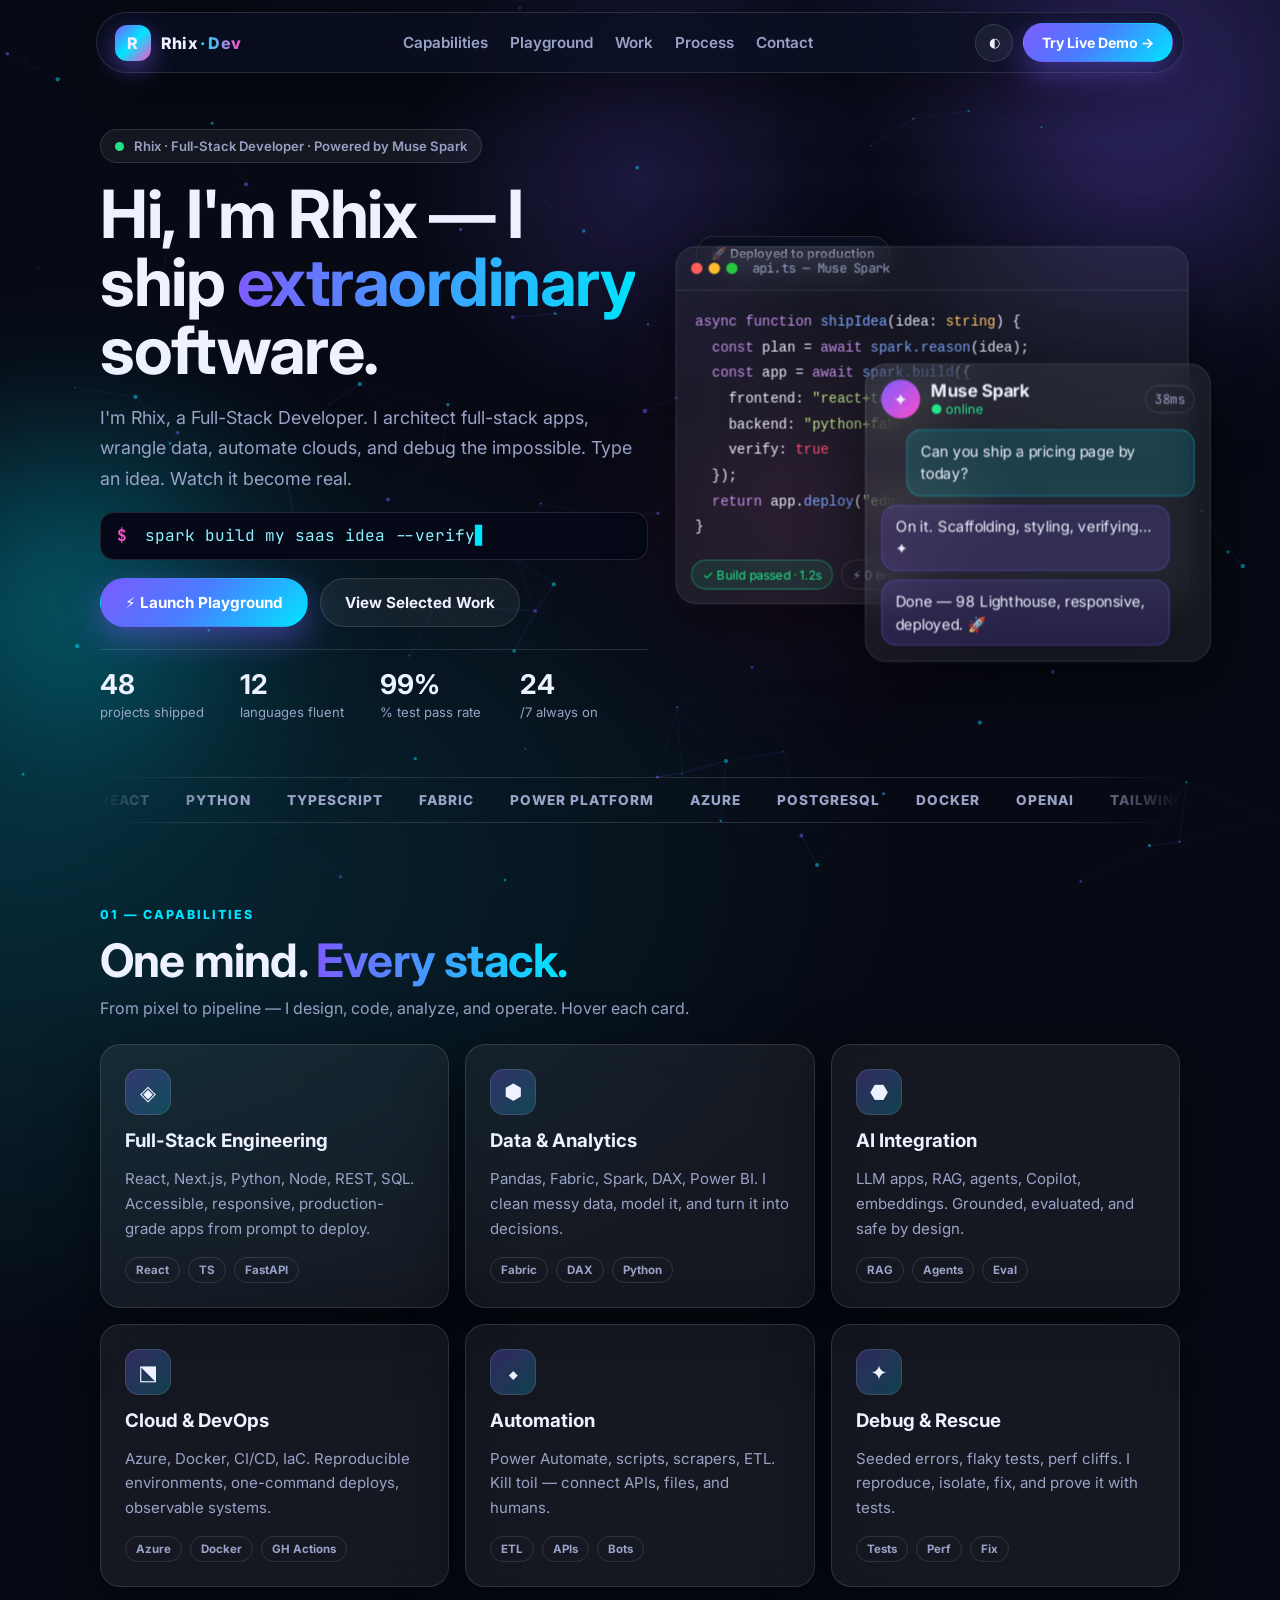
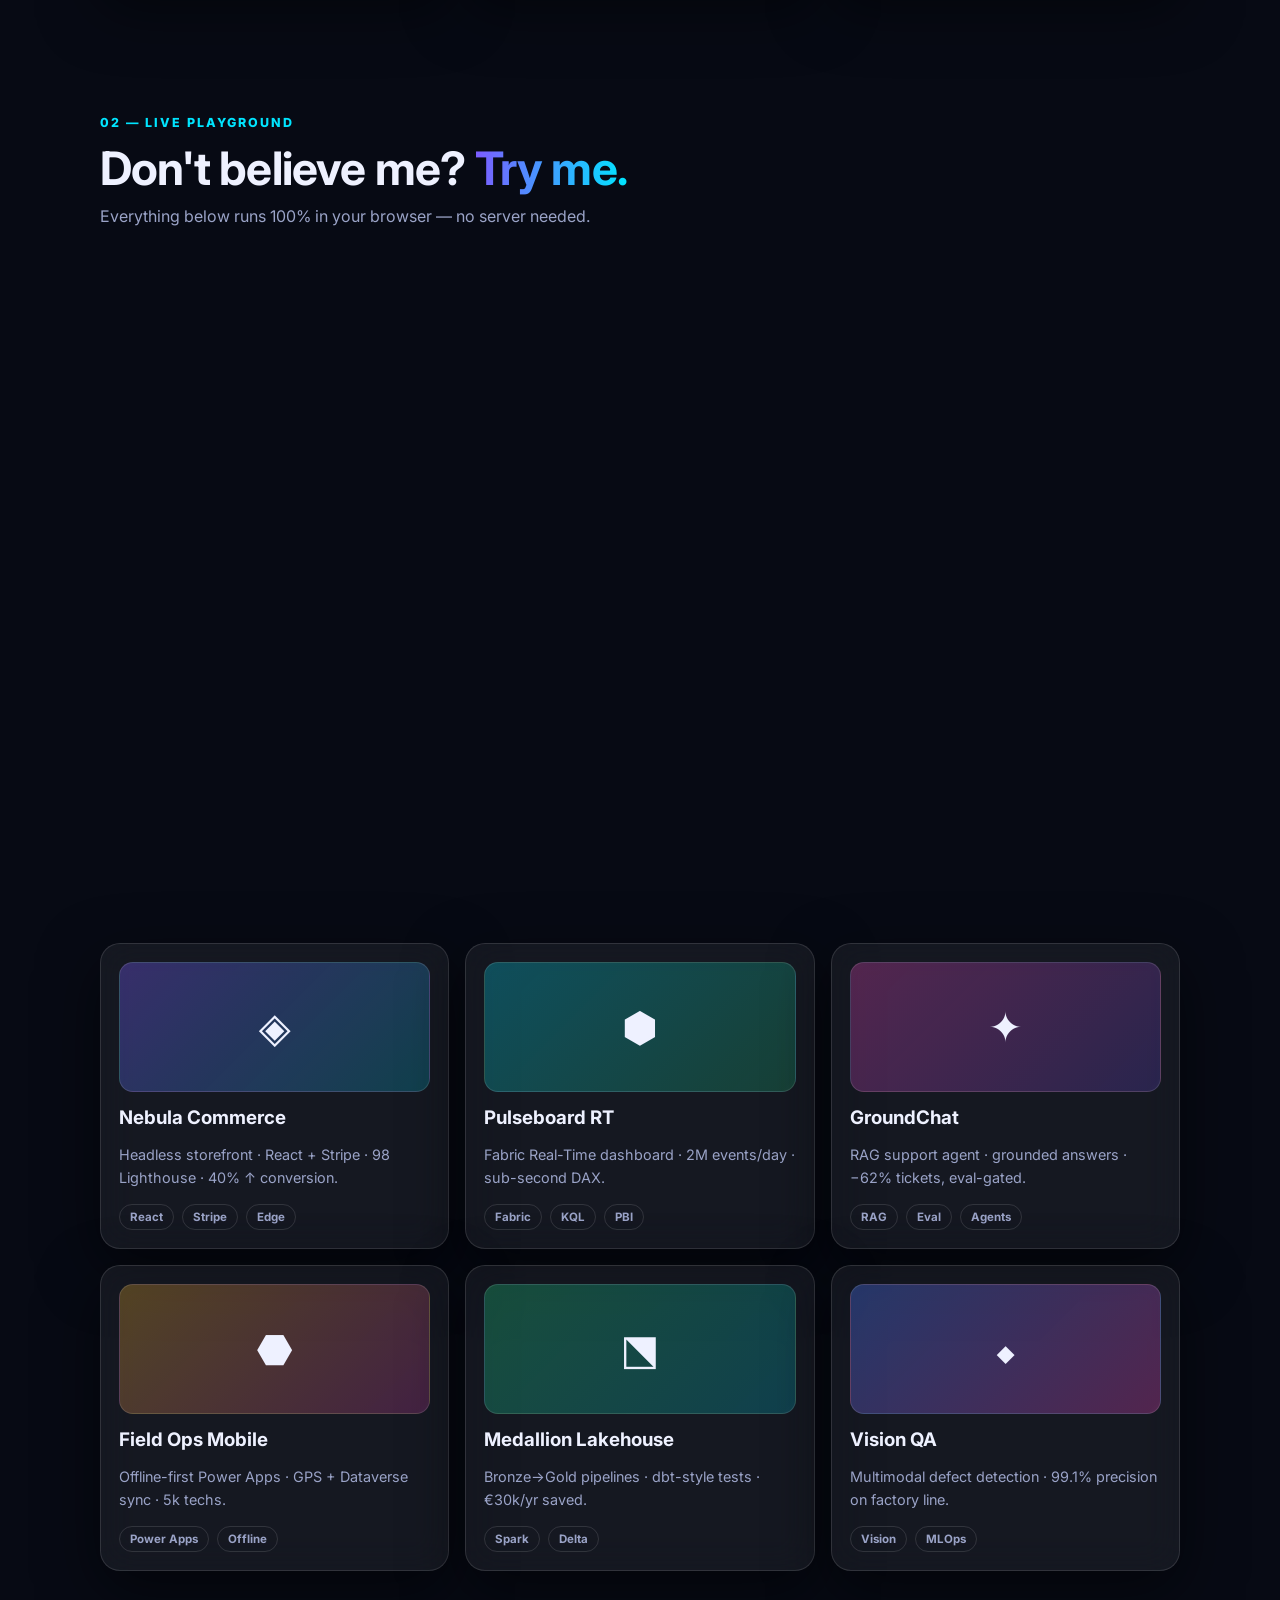
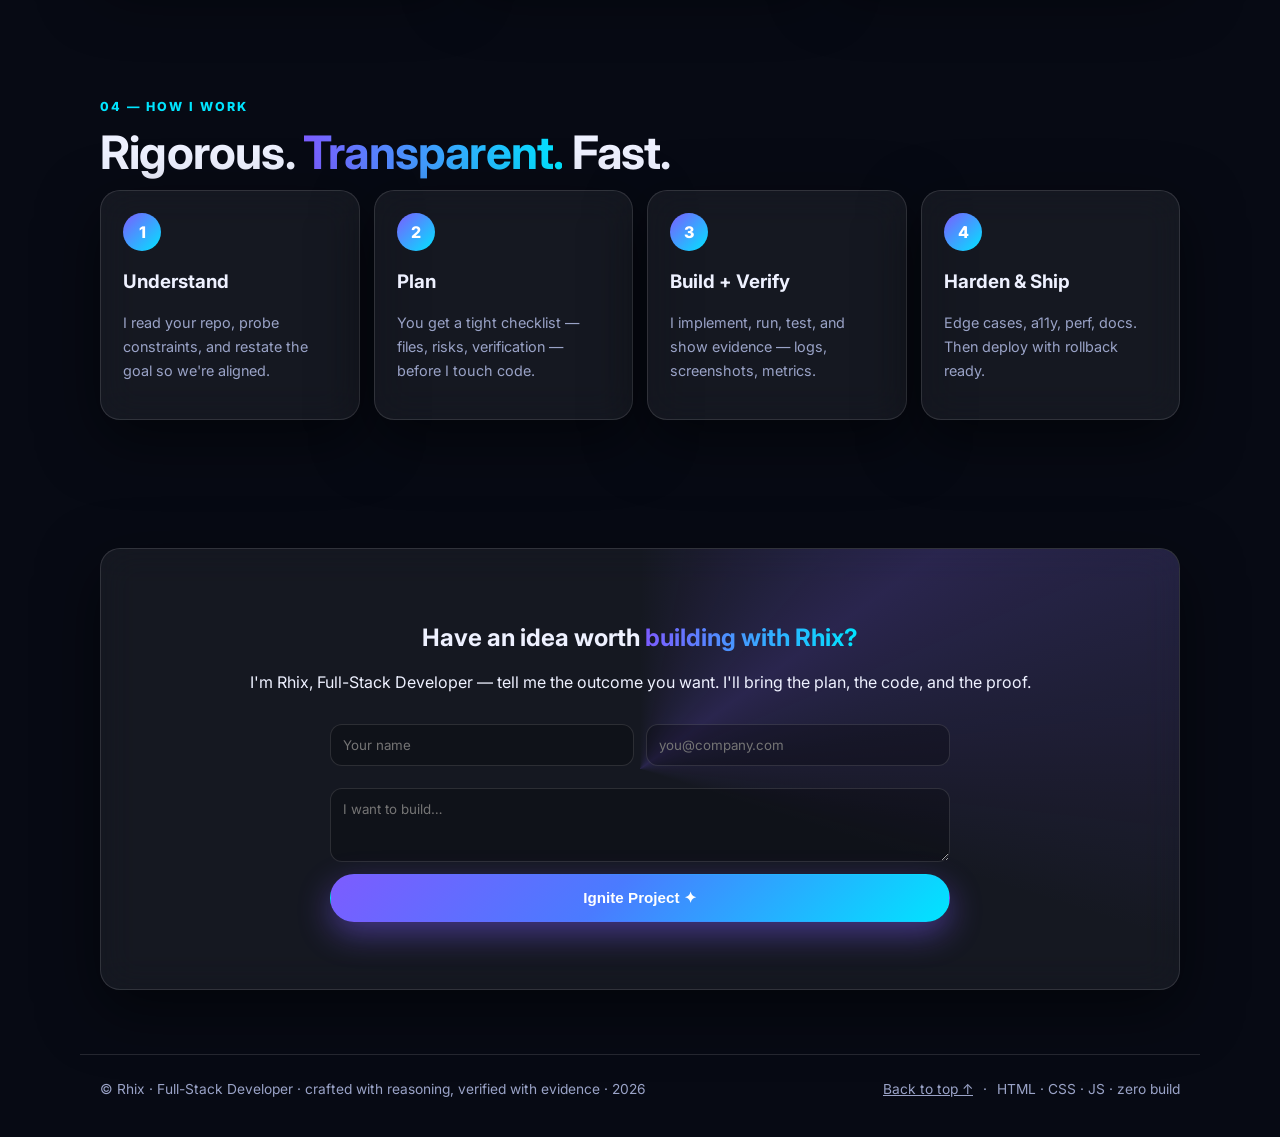
==== index.html @ ca00f7ed "Rhix portfolio — personalized showcase site" ====
<!DOCTYPE html>
<html lang="en" data-theme="dark">
<head>
<meta charset="UTF-8" />
<meta name="viewport" content="width=device-width, initial-scale=1.0" />
<title>Rhix — Full-Stack Developer</title>
<meta name="description" content="Rhix: Full-Stack Developer. Ship apps, data pipelines, and intelligent experiences at the speed of thought. Powered by Muse Spark." />
<link rel="preconnect" href="https://fonts.googleapis.com">
<link href="https://fonts.googleapis.com/css2?family=Inter:wght@400;500;600;700;800&family=JetBrains+Mono:wght@400;600&family=Clash+Display:wght@600;700&display=swap" rel="stylesheet">
<link rel="stylesheet" href="styles.css" />
<link rel="icon" href="data:image/svg+xml,<svg xmlns='http://www.w3.org/2000/svg' viewBox='0 0 100 100'><text y='.9em' font-size='90'>✨</text></svg>">
</head>
<body>
<div class="cursor-glow" id="cursorGlow"></div>
<canvas id="particles"></canvas>
<div class="orb orb-1"></div>
<div class="orb orb-2"></div>
<div class="orb orb-3"></div>

<header class="nav" id="nav">
  <div class="nav-inner">
    <a class="logo" href="#top">
      <span class="logo-mark">R</span>
      <span>Rhix <em>· Dev</em></span>
    </a>
    <nav class="nav-links">
      <a href="#capabilities">Capabilities</a>
      <a href="#playground">Playground</a>
      <a href="#work">Work</a>
      <a href="#process">Process</a>
      <a href="#contact">Contact</a>
    </nav>
    <div class="nav-actions">
      <button class="theme-btn" id="themeBtn" aria-label="Toggle theme">◐</button>
      <a href="#playground" class="btn btn-primary btn-sm">Try Live Demo →</a>
      <button class="hamburger" id="hamburger" aria-label="Menu">☰</button>
    </div>
  </div>
  <div class="mobile-menu" id="mobileMenu">
    <a href="#capabilities">Capabilities</a>
    <a href="#playground">Playground</a>
    <a href="#work">Work</a>
    <a href="#process">Process</a>
    <a href="#contact">Contact</a>
  </div>
</header>

<main id="top">
<!-- HERO -->
<section class="hero">
  <div class="hero-grid">
    <div class="hero-copy">
      <div class="pill"><span class="pulse"></span> Rhix · Full-Stack Developer · Powered by Muse Spark</div>
      <h1>Hi, I'm Rhix — I ship <span class="grad">extraordinary</span> software.</h1>
      <p class="lede">I'm Rhix, a Full-Stack Developer. I architect full-stack apps, wrangle data, automate clouds, and debug the impossible. Type an idea. Watch it become real.</p>
      <div class="typed-line"><span class="prompt">$</span> <span id="typed"></span><span class="caret">▊</span></div>
      <div class="hero-cta">
        <a href="#playground" class="btn btn-primary">⚡ Launch Playground</a>
        <a href="#work" class="btn btn-ghost">View Selected Work</a>
      </div>
      <div class="stats">
        <div><strong data-count="48">0</strong><span>projects shipped</span></div>
        <div><strong data-count="12">0</strong><span>languages fluent</span></div>
        <div><strong data-count="99">0</strong><span>% test pass rate</span></div>
        <div><strong data-count="24">0</strong><span>/7 always on</span></div>
      </div>
    </div>
    <div class="hero-visual">
      <div class="tilt" id="tilt">
        <div class="code-card glass">
          <div class="card-bar"><i></i><i></i><i></i><span>api.ts — Muse Spark</span></div>
<pre><code><span class="k">async function</span> <span class="f">shipIdea</span>(idea: <span class="t">string</span>) {
  <span class="k">const</span> plan = <span class="k">await</span> <span class="f">spark.reason</span>(idea);
  <span class="k">const</span> app = <span class="k">await</span> <span class="f">spark.build</span>({
    frontend: <span class="s">"react+tailwind"</span>,
    backend: <span class="s">"python+fabric"</span>,
    verify: <span class="b">true</span>
  });
  <span class="k">return</span> app.<span class="f">deploy</span>(<span class="s">"edge-global"</span>);
}</code></pre>
          <div class="build-row"><span class="badge ok">✓ Build passed · 1.2s</span><span class="badge">⚡ 0 errors</span></div>
        </div>
        <div class="chat-card glass">
          <div class="chat-head"><span class="avatar">✦</span><div><b>Muse Spark</b><small>● online</small></div><span class="latency">38ms</span></div>
          <div class="chat-body" id="heroChat"></div>
        </div>
        <div class="float-chip chip-1">🚀 Deployed to production</div>
        <div class="float-chip chip-2">🧠 Reasoning + verifying…</div>
      </div>
    </div>
  </div>
  <div class="marquee"><div class="marquee-track" id="marqueeTrack">
    <span>React</span><span>Python</span><span>TypeScript</span><span>Fabric</span><span>Power Platform</span><span>Azure</span><span>PostgreSQL</span><span>Docker</span><span>OpenAI</span><span>Tailwind</span><span>Node.js</span><span>Spark</span>
  </div></div>
</section>

<!-- CAPABILITIES -->
<section class="section" id="capabilities">
  <div class="section-head reveal">
    <p class="eyebrow">01 — Capabilities</p>
    <h2>One mind. <span class="grad">Every stack.</span></h2>
    <p class="sub">From pixel to pipeline — I design, code, analyze, and operate. Hover each card.</p>
  </div>
  <div class="cap-grid">
    <article class="cap glass reveal"><div class="icon">◈</div><h3>Full-Stack Engineering</h3><p>React, Next.js, Python, Node, REST, SQL. Accessible, responsive, production-grade apps from prompt to deploy.</p><div class="tags"><span>React</span><span>TS</span><span>FastAPI</span></div></article>
    <article class="cap glass reveal"><div class="icon">⬢</div><h3>Data & Analytics</h3><p>Pandas, Fabric, Spark, DAX, Power BI. I clean messy data, model it, and turn it into decisions.</p><div class="tags"><span>Fabric</span><span>DAX</span><span>Python</span></div></article>
    <article class="cap glass reveal"><div class="icon">⬣</div><h3>AI Integration</h3><p>LLM apps, RAG, agents, Copilot, embeddings. Grounded, evaluated, and safe by design.</p><div class="tags"><span>RAG</span><span>Agents</span><span>Eval</span></div></article>
    <article class="cap glass reveal"><div class="icon">⬔</div><h3>Cloud & DevOps</h3><p>Azure, Docker, CI/CD, IaC. Reproducible environments, one-command deploys, observable systems.</p><div class="tags"><span>Azure</span><span>Docker</span><span>GH Actions</span></div></article>
    <article class="cap glass reveal"><div class="icon">⬥</div><h3>Automation</h3><p>Power Automate, scripts, scrapers, ETL. Kill toil — connect APIs, files, and humans.</p><div class="tags"><span>ETL</span><span>APIs</span><span>Bots</span></div></article>
    <article class="cap glass reveal"><div class="icon">✦</div><h3>Debug & Rescue</h3><p>Seeded errors, flaky tests, perf cliffs. I reproduce, isolate, fix, and prove it with tests.</p><div class="tags"><span>Tests</span><span>Perf</span><span>Fix</span></div></article>
  </div>
</section>

<!-- PLAYGROUND -->
<section class="section" id="playground">
  <div class="section-head reveal">
    <p class="eyebrow">02 — Live Playground</p>
    <h2>Don't believe me? <span class="grad">Try me.</span></h2>
    <p class="sub">Everything below runs 100% in your browser — no server needed.</p>
  </div>
  <div class="tabs reveal">
    <button class="tab active" data-tab="code">⚡ Code Forge</button>
    <button class="tab" data-tab="data">📊 Data Pulse</button>
    <button class="tab" data-tab="chat">💬 Ask Spark</button>
    <button class="tab" data-tab="terminal">⌁ Terminal</button>
  </div>

  <div class="panel glass reveal" id="panel-code">
    <div class="panel-left">
      <label>Describe what to build</label>
      <textarea id="codePrompt" rows="4">a responsive pricing section with 3 tiers and a glowing popular plan</textarea>
      <div class="row">
        <select id="codeLang"><option>HTML + CSS</option><option>React</option><option>Python</option><option>SQL</option></select>
        <button class="btn btn-primary btn-sm" id="forgeBtn">Forge Code ⚡</button>
      </div>
      <div class="hint">Tip: try “login form with validation”, “todo app”, “dashboard chart”, “rest api”</div>
    </div>
    <div class="panel-right"><div class="card-bar"><i></i><i></i><i></i><span id="forgeFile">pricing.html</span></div><pre><code id="forgeOut">// Press “Forge Code” — Spark will generate it live…</code></pre></div>
  </div>

  <div class="panel glass reveal hidden" id="panel-data">
    <div class="panel-left">
      <label>Signal generator</label>
      <div class="row"><button class="btn btn-primary btn-sm" id="dataBtn">↻ Regenerate signal</button>
      <select id="dataMode"><option value="growth">Growth</option><option value="wave">Wave</option><option value="spike">Viral spike</option></select></div>
      <div class="kpis"><div><small>MRR</small><b id="kpi1">$48.2k</b></div><div><small>Active</small><b id="kpi2">12,480</b></div><div><small>Churn</small><b id="kpi3">1.8%</b></div></div>
      <p class="hint" id="dataInsight">Insight: …</p>
    </div>
    <div class="panel-right"><canvas id="chart" height="220"></canvas></div>
  </div>

  <div class="panel glass reveal hidden" id="panel-chat">
    <div class="chat-full" id="chatFull"></div>
    <div class="chat-input"><input id="chatIn" placeholder="Ask Spark anything… e.g. 'how do you verify code?'" /><button class="btn btn-primary btn-sm" id="chatSend">Send</button></div>
  </div>

  <div class="panel glass reveal hidden" id="panel-terminal">
    <pre id="termOut"><code><span class="t">$ spark --version</span>
Muse Spark 1.3.0 (opencode) — ready.
<span class="t">$</span> <span id="termTyped"></span><span class="caret">▊</span></code></pre>
    <div class="row"><button class="btn btn-ghost btn-sm" data-cmd="spark build --verify">spark build --verify</button><button class="btn btn-ghost btn-sm" data-cmd="spark test --coverage">spark test --coverage</button><button class="btn btn-ghost btn-sm" data-cmd="spark deploy --global">spark deploy --global</button></div>
  </div>
</section>

<!-- WORK -->
<section class="section" id="work">
  <div class="section-head reveal">
    <p class="eyebrow">03 — Selected Work</p>
    <h2>Proof, <span class="grad">not promises.</span></h2>
  </div>
  <div class="filters reveal">
    <button class="filter active" data-f="all">All</button><button class="filter" data-f="app">Apps</button><button class="filter" data-f="data">Data</button><button class="filter" data-f="ai">AI</button>
  </div>
  <div class="work-grid">
    <article class="work glass reveal" data-cat="app"><div class="work-art a1">◈</div><div><h3>Nebula Commerce</h3><p>Headless storefront · React + Stripe · 98 Lighthouse · 40% ↑ conversion.</p><div class="tags"><span>React</span><span>Stripe</span><span>Edge</span></div></div></article>
    <article class="work glass reveal" data-cat="data"><div class="work-art a2">⬢</div><div><h3>Pulseboard RT</h3><p>Fabric Real-Time dashboard · 2M events/day · sub-second DAX.</p><div class="tags"><span>Fabric</span><span>KQL</span><span>PBI</span></div></div></article>
    <article class="work glass reveal" data-cat="ai"><div class="work-art a3">✦</div><div><h3>GroundChat</h3><p>RAG support agent · grounded answers · −62% tickets, eval-gated.</p><div class="tags"><span>RAG</span><span>Eval</span><span>Agents</span></div></div></article>
    <article class="work glass reveal" data-cat="app"><div class="work-art a4">⬣</div><div><h3>Field Ops Mobile</h3><p>Offline-first Power Apps · GPS + Dataverse sync · 5k techs.</p><div class="tags"><span>Power Apps</span><span>Offline</span></div></div></article>
    <article class="work glass reveal" data-cat="data"><div class="work-art a5">⬔</div><div><h3>Medallion Lakehouse</h3><p>Bronze→Gold pipelines · dbt-style tests · €30k/yr saved.</p><div class="tags"><span>Spark</span><span>Delta</span></div></div></article>
    <article class="work glass reveal" data-cat="ai"><div class="work-art a6">⬥</div><div><h3>Vision QA</h3><p>Multimodal defect detection · 99.1% precision on factory line.</p><div class="tags"><span>Vision</span><span>MLOps</span></div></div></article>
  </div>
</section>

<!-- PROCESS -->
<section class="section" id="process">
  <div class="section-head reveal"><p class="eyebrow">04 — How I work</p><h2>Rigorous. <span class="grad">Transparent.</span> Fast.</h2></div>
  <div class="steps">
    <div class="step glass reveal"><span>1</span><h3>Understand</h3><p>I read your repo, probe constraints, and restate the goal so we're aligned.</p></div>
    <div class="step glass reveal"><span>2</span><h3>Plan</h3><p>You get a tight checklist — files, risks, verification — before I touch code.</p></div>
    <div class="step glass reveal"><span>3</span><h3>Build + Verify</h3><p>I implement, run, test, and show evidence — logs, screenshots, metrics.</p></div>
    <div class="step glass reveal"><span>4</span><h3>Harden & Ship</h3><p>Edge cases, a11y, perf, docs. Then deploy with rollback ready.</p></div>
  </div>
</section>

<!-- CONTACT -->
<section class="section contact" id="contact">
  <div class="contact-card glass reveal">
    <h2>Have an idea worth <span class="grad">building with Rhix?</span></h2>
    <p>I'm Rhix, Full-Stack Developer — tell me the outcome you want. I'll bring the plan, the code, and the proof.</p>
    <form id="contactForm" class="contact-form">
      <input required placeholder="Your name" id="cName" />
      <input required type="email" placeholder="you@company.com" id="cEmail" />
      <textarea required rows="3" placeholder="I want to build…" id="cMsg"></textarea>
      <button class="btn btn-primary" type="submit">Ignite Project ✦</button>
    </form>
    <p class="hint" id="contactOk"></p>
  </div>
</section>
</main>

<footer>
  <div>© Rhix · Full-Stack Developer · crafted with reasoning, verified with evidence · 2026</div>
  <div class="foot-links"><a href="#top">Back to top ↑</a><span>·</span><span>HTML · CSS · JS · zero build</span></div>
</footer>

<script src="script.js"></script>
</body>
</html>
---- styles.css ----
:root{
  --bg:#070a14; --bg2:#0b1022; --card:rgba(255,255,255,.06);
  --border:rgba(255,255,255,.12); --text:#eef1ff; --muted:#9aa3c7;
  --a:#7c5cff; --b:#00e5ff; --c:#ff4ecd; --ok:#22e58c;
  --radius:20px; --shadow:0 20px 60px rgba(0,0,0,.5);
  --font:'Inter',system-ui,-apple-system,Segoe UI,Roboto,sans-serif;
  --mono:'JetBrains Mono',ui-monospace,Menlo,monospace;
}
[data-theme="light"]{ --bg:#f4f6ff; --bg2:#ffffff; --card:rgba(10,15,40,.05); --border:rgba(10,15,40,.12); --text:#0b1022; --muted:#5a648a; --shadow:0 20px 50px rgba(80,90,180,.18); }
*{box-sizing:border-box} html{scroll-behavior:smooth}
body{margin:0;font-family:var(--font);background:radial-gradient(1200px 600px at 80% -10%,rgba(124,92,255,.25),transparent),radial-gradient(900px 500px at 0% 20%,rgba(0,229,255,.15),transparent),var(--bg);color:var(--text);overflow-x:hidden;min-height:100vh}
#particles{position:fixed;inset:0;z-index:0;opacity:.7;pointer-events:none}
.orb{position:fixed;border-radius:50%;filter:blur(90px);z-index:0;pointer-events:none;opacity:.5}
.orb-1{width:480px;height:480px;background:radial-gradient(circle,#7c5cff,transparent 70%);top:-120px;right:-100px;animation:drift 12s ease-in-out infinite alternate}
.orb-2{width:420px;height:420px;background:radial-gradient(circle,#00e5ff,transparent 70%);bottom:10%;left:-140px;animation:drift 14s ease-in-out infinite alternate-reverse}
.orb-3{width:300px;height:300px;background:radial-gradient(circle,#ff4ecd,transparent 70%);top:40%;left:50%;opacity:.25}
@keyframes drift{to{transform:translate(-40px,50px) scale(1.1)}}
.cursor-glow{position:fixed;width:520px;height:520px;border-radius:50%;pointer-events:none;z-index:1;background:radial-gradient(circle,rgba(124,92,255,.18),transparent 65%);transform:translate(-50%,-50%);left:50%;top:20%}
.nav{position:sticky;top:12px;z-index:50;margin:12px auto 0;max-width:1120px;padding:0 16px}
.nav-inner{display:flex;align-items:center;justify-content:space-between;gap:16px;background:color-mix(in srgb,var(--bg2) 72%,transparent);backdrop-filter:blur(18px);border:1px solid var(--border);border-radius:999px;padding:10px 10px 10px 18px;box-shadow:var(--shadow)}
.logo{display:flex;align-items:center;gap:10px;text-decoration:none;color:var(--text);font-weight:800;letter-spacing:.2px}
.logo-mark{width:36px;height:36px;display:grid;place-items:center;border-radius:12px;background:linear-gradient(135deg,var(--a),var(--b),var(--c));box-shadow:0 8px 24px rgba(124,92,255,.5)}
.logo em{font-style:normal;background:linear-gradient(90deg,var(--b),var(--c));-webkit-background-clip:text;background-clip:text;color:transparent}
.nav-links{display:flex;gap:22px} .nav-links a{color:var(--muted);text-decoration:none;font-weight:600;font-size:.95rem} .nav-links a:hover{color:var(--text)}
.nav-actions{display:flex;align-items:center;gap:10px}
.theme-btn,.hamburger{border:1px solid var(--border);background:var(--card);color:var(--text);border-radius:999px;width:38px;height:38px;cursor:pointer}
.hamburger{display:none}
.mobile-menu{display:none;flex-direction:column;gap:8px;margin-top:8px;padding:14px 18px;border-radius:18px;background:var(--bg2);border:1px solid var(--border)} .mobile-menu.open{display:flex} .mobile-menu a{color:var(--text);text-decoration:none;font-weight:600;padding:8px 0}
.btn{display:inline-flex;align-items:center;justify-content:center;gap:8px;border-radius:999px;padding:14px 24px;font-weight:700;text-decoration:none;border:1px solid transparent;cursor:pointer;transition:.25s;font-size:.95rem}
.btn-primary{background:linear-gradient(135deg,var(--a),#4a7bff 45%,var(--b));color:white;box-shadow:0 12px 32px rgba(124,92,255,.45)} .btn-primary:hover{transform:translateY(-2px) scale(1.02);box-shadow:0 18px 44px rgba(0,229,255,.35)}
.btn-ghost{border-color:var(--border);color:var(--text);background:var(--card)} .btn-ghost:hover{border-color:var(--b);transform:translateY(-2px)}
.btn-sm{padding:10px 18px;font-size:.88rem}
main{position:relative;z-index:2;max-width:1120px;margin:0 auto;padding:0 20px}
.hero{padding:56px 0 10px} .hero-grid{display:grid;grid-template-columns:1.05fr .95fr;gap:36px;align-items:center}
.pill{display:inline-flex;align-items:center;gap:10px;border:1px solid var(--border);background:var(--card);padding:8px 14px;border-radius:999px;font-size:.82rem;color:var(--muted);font-weight:600}
.pulse{width:9px;height:9px;border-radius:50%;background:var(--ok);box-shadow:0 0 0 0 rgba(34,229,140,.7);animation:pulse 1.8s infinite}
@keyframes pulse{70%{box-shadow:0 0 0 10px rgba(34,229,140,0)}100%{box-shadow:0 0 0 0 rgba(34,229,140,0)}}
h1{font-size:clamp(2.4rem,5.2vw,4.2rem);line-height:1.02;margin:18px 0;letter-spacing:-1.5px}
.grad{background:linear-gradient(90deg,var(--a),var(--b),var(--c),var(--a));background-size:300% 100%;-webkit-background-clip:text;background-clip:text;color:transparent;animation:slide 6s linear infinite}
@keyframes slide{to{background-position:300% 0}}
.lede{color:var(--muted);font-size:1.12rem;line-height:1.7;max-width:52ch}
.typed-line{font-family:var(--mono);background:#050816;border:1px solid var(--border);border-radius:14px;padding:12px 16px;margin:18px 0;color:#8ef0ff;min-height:48px}
[data-theme="light"] .typed-line{background:#0b1022;color:#8ef0ff}
.prompt{color:var(--c);font-weight:700;margin-right:8px} .caret{animation:blink 1s steps(1) infinite;color:var(--b)} @keyframes blink{50%{opacity:0}}
.hero-cta{display:flex;gap:12px;flex-wrap:wrap;margin:8px 0 22px}
.stats{display:grid;grid-template-columns:repeat(4,1fr);gap:12px;border-top:1px solid var(--border);padding-top:18px}
.stats strong{display:block;font-size:1.7rem} .stats span{color:var(--muted);font-size:.82rem}
.hero-visual{perspective:1200px} .tilt{position:relative;transform-style:preserve-3d;transition:transform .2s}
.glass{background:var(--card);border:1px solid var(--border);border-radius:var(--radius);backdrop-filter:blur(18px);box-shadow:var(--shadow)}
.code-card{padding:0;overflow:hidden;transform:translateZ(40px)} .card-bar{display:flex;align-items:center;gap:6px;padding:12px 14px;border-bottom:1px solid var(--border);font-family:var(--mono);font-size:.78rem;color:var(--muted)} .card-bar i{width:11px;height:11px;border-radius:50%;background:#ff5f57;display:block} .card-bar i:nth-child(2){background:#febc2e} .card-bar i:nth-child(3){background:#28c840} .card-bar span{margin-left:8px}
.code-card pre{margin:0;padding:18px;overflow:auto;font-family:var(--mono);font-size:.84rem;line-height:1.7} .k{color:#c792ea}.f{color:#82aaff}.t{color:#ffcb6b}.s{color:#c3e88d}.b{color:#ff5370}
.build-row{display:flex;gap:8px;padding:0 14px 14px} .badge{font-size:.75rem;border:1px solid var(--border);border-radius:999px;padding:6px 10px;color:var(--muted)} .badge.ok{color:var(--ok);border-color:rgba(34,229,140,.4);background:rgba(34,229,140,.1)}
.chat-card{position:absolute;right:-10px;bottom:-46px;width:min(320px,80%);padding:14px;transform:translateZ(90px)}
.chat-head{display:flex;align-items:center;gap:10px} .avatar{width:36px;height:36px;border-radius:50%;display:grid;place-items:center;background:linear-gradient(135deg,var(--a),var(--c));font-weight:800} .chat-head small{color:var(--ok);display:block;font-size:.75rem} .latency{margin-left:auto;font-family:var(--mono);font-size:.75rem;color:var(--muted);border:1px solid var(--border);padding:4px 8px;border-radius:999px}
.chat-body{display:flex;flex-direction:column;gap:8px;margin-top:10px;min-height:110px} .msg{padding:9px 12px;border-radius:14px;font-size:.86rem;line-height:1.5;max-width:92%} .msg.ai{background:rgba(124,92,255,.18);border:1px solid rgba(124,92,255,.35);align-self:flex-start} .msg.me{background:rgba(0,229,255,.14);border:1px solid rgba(0,229,255,.3);align-self:flex-end}
.float-chip{position:absolute;font-size:.78rem;font-weight:700;padding:9px 14px;border-radius:999px;background:var(--bg2);border:1px solid var(--border);box-shadow:var(--shadow);animation:float 4s ease-in-out infinite}
.chip-1{top:-16px;left:12px} .chip-2{bottom:44%;left:-34px;animation-delay:-2s} @keyframes float{50%{transform:translateY(-10px)}}
.marquee{overflow:hidden;margin:56px 0 10px;border-top:1px solid var(--border);border-bottom:1px solid var(--border);padding:14px 0;mask-image:linear-gradient(90deg,transparent,#000 10%,#000 90%,transparent)}
.marquee-track{display:flex;gap:36px;width:max-content;animation:scroll 22s linear infinite;font-weight:800;letter-spacing:1px;color:var(--muted);text-transform:uppercase;font-size:.85rem} @keyframes scroll{to{transform:translateX(-50%)}}
.section{padding:64px 0} .eyebrow{color:var(--b);font-weight:800;letter-spacing:2px;text-transform:uppercase;font-size:.78rem;margin:0}
.section-head h2{font-size:clamp(1.9rem,3.6vw,2.9rem);margin:10px 0;letter-spacing:-.8px} .sub{color:var(--muted);margin:0 0 26px}
.cap-grid{display:grid;grid-template-columns:repeat(3,1fr);gap:16px}
.cap{padding:24px;transition:.3s;position:relative;overflow:hidden} .cap:hover{transform:translateY(-6px);border-color:rgba(0,229,255,.5)} .cap::after{content:"";position:absolute;inset:0;background:radial-gradient(400px 200px at var(--mx,50%) var(--my,0%),rgba(0,229,255,.15),transparent);opacity:0;transition:.3s} .cap:hover::after{opacity:1}
.icon{width:46px;height:46px;border-radius:14px;display:grid;place-items:center;font-size:1.3rem;background:linear-gradient(135deg,rgba(124,92,255,.3),rgba(0,229,255,.2));border:1px solid var(--border)}
.cap h3{margin:14px 0 8px} .cap p{color:var(--muted);line-height:1.65;font-size:.94rem} .tags{display:flex;gap:8px;flex-wrap:wrap;margin-top:12px} .tags span{font-size:.72rem;font-weight:700;border:1px solid var(--border);padding:5px 10px;border-radius:999px;color:var(--muted)}
.tabs{display:flex;gap:10px;flex-wrap:wrap;margin-bottom:16px} .tab{border:1px solid var(--border);background:var(--card);color:var(--muted);padding:11px 18px;border-radius:999px;font-weight:700;cursor:pointer} .tab.active{background:linear-gradient(135deg,var(--a),var(--b));color:white;border-color:transparent}
.panel{display:grid;grid-template-columns:340px 1fr;overflow:hidden} .panel.hidden{display:none}
.panel-left{padding:24px;border-right:1px solid var(--border)} .panel-left label{font-weight:800;font-size:.85rem;text-transform:uppercase;letter-spacing:1px;color:var(--muted)} textarea,select,input{width:100%;margin-top:10px;background:rgba(0,0,0,.25);border:1px solid var(--border);color:var(--text);border-radius:12px;padding:12px;font-family:inherit} [data-theme="light"] textarea,[data-theme="light"] select,[data-theme="light"] input{background:#fff}
.row{display:flex;gap:10px;margin-top:12px;flex-wrap:wrap} .row select{flex:1;margin-top:0} .hint{color:var(--muted);font-size:.82rem;margin-top:12px;line-height:1.6}
.panel-right pre{margin:0;padding:20px;font-family:var(--mono);font-size:.82rem;line-height:1.7;white-space:pre-wrap;min-height:320px}
.kpis{display:grid;grid-template-columns:repeat(3,1fr);gap:10px;margin-top:14px} .kpis div{border:1px solid var(--border);border-radius:14px;padding:10px;text-align:center} .kpis small{color:var(--muted)} .kpis b{display:block;font-size:1.05rem;margin-top:4px}
#chart{width:100%!important}
.chat-full{display:flex;flex-direction:column;gap:10px;padding:20px;min-height:300px;max-height:380px;overflow:auto;grid-column:1/-1} .chat-input{display:flex;gap:10px;padding:0 20px 20px;grid-column:1/-1} .chat-input input{margin-top:0;flex:1}
#termOut{margin:0;padding:20px;font-family:var(--mono);font-size:.86rem;grid-column:1/-1;min-height:200px} #termOut .t{color:var(--b)}
.filters{display:flex;gap:10px;margin-bottom:18px} .filter{border:1px solid var(--border);background:transparent;color:var(--muted);padding:9px 18px;border-radius:999px;font-weight:700;cursor:pointer} .filter.active{background:var(--text);color:var(--bg);border-color:var(--text)}
.work-grid{display:grid;grid-template-columns:repeat(3,1fr);gap:16px} .work{padding:18px;transition:.3s} .work:hover{transform:translateY(-6px) scale(1.01)} .work-art{height:130px;border-radius:14px;display:grid;place-items:center;font-size:2.6rem;margin-bottom:14px;border:1px solid var(--border)}
.a1{background:linear-gradient(135deg,#7c5cff55,#00e5ff33)} .a2{background:linear-gradient(135deg,#00e5ff44,#22e58c33)} .a3{background:linear-gradient(135deg,#ff4ecd44,#7c5cff33)} .a4{background:linear-gradient(135deg,#febc2e44,#ff4ecd33)} .a5{background:linear-gradient(135deg,#22e58c44,#00e5ff33)} .a6{background:linear-gradient(135deg,#4a7bff55,#ff4ecd44)}
.work h3{margin:0 0 6px} .work p{color:var(--muted);font-size:.9rem;line-height:1.6}
.steps{display:grid;grid-template-columns:repeat(4,1fr);gap:14px} .step{padding:22px} .step span{width:38px;height:38px;border-radius:50%;display:grid;place-items:center;font-weight:800;background:linear-gradient(135deg,var(--a),var(--b));color:white} .step p{color:var(--muted);font-size:.9rem;line-height:1.65}
.contact-card{padding:clamp(24px,5vw,54px);text-align:center;position:relative;overflow:hidden} .contact-card::before{content:"";position:absolute;inset:-40%;background:conic-gradient(from 0deg,transparent,rgba(124,92,255,.2),transparent 30%);animation:spin 8s linear infinite} @keyframes spin{to{transform:rotate(360deg)}} .contact-card>*{position:relative}
.contact-form{display:grid;grid-template-columns:1fr 1fr;gap:12px;max-width:620px;margin:22px auto 0} .contact-form textarea,.contact-form button{grid-column:1/-1}
footer{position:relative;z-index:2;max-width:1120px;margin:0 auto;padding:26px 20px 40px;display:flex;justify-content:space-between;gap:12px;flex-wrap:wrap;color:var(--muted);font-size:.86rem;border-top:1px solid var(--border)} .foot-links{display:flex;gap:10px;align-items:center} .foot-links a{color:var(--muted)}
.reveal{opacity:0;transform:translateY(28px);transition:.7s} .reveal.in{opacity:1;transform:none}
@media(max-width:960px){.hero-grid,.panel{grid-template-columns:1fr}.cap-grid,.work-grid{grid-template-columns:1fr 1fr}.steps{grid-template-columns:1fr 1fr}.chat-card{position:relative;right:auto;bottom:auto;margin-top:14px;width:100%}.chip-2{left:8px}.nav-links{display:none}.hamburger{display:block}.panel-left{border-right:0;border-bottom:1px solid var(--border)}}
@media(max-width:620px){.cap-grid,.work-grid,.steps,.stats,.contact-form{grid-template-columns:1fr}.stats{grid-template-columns:1fr 1fr}}
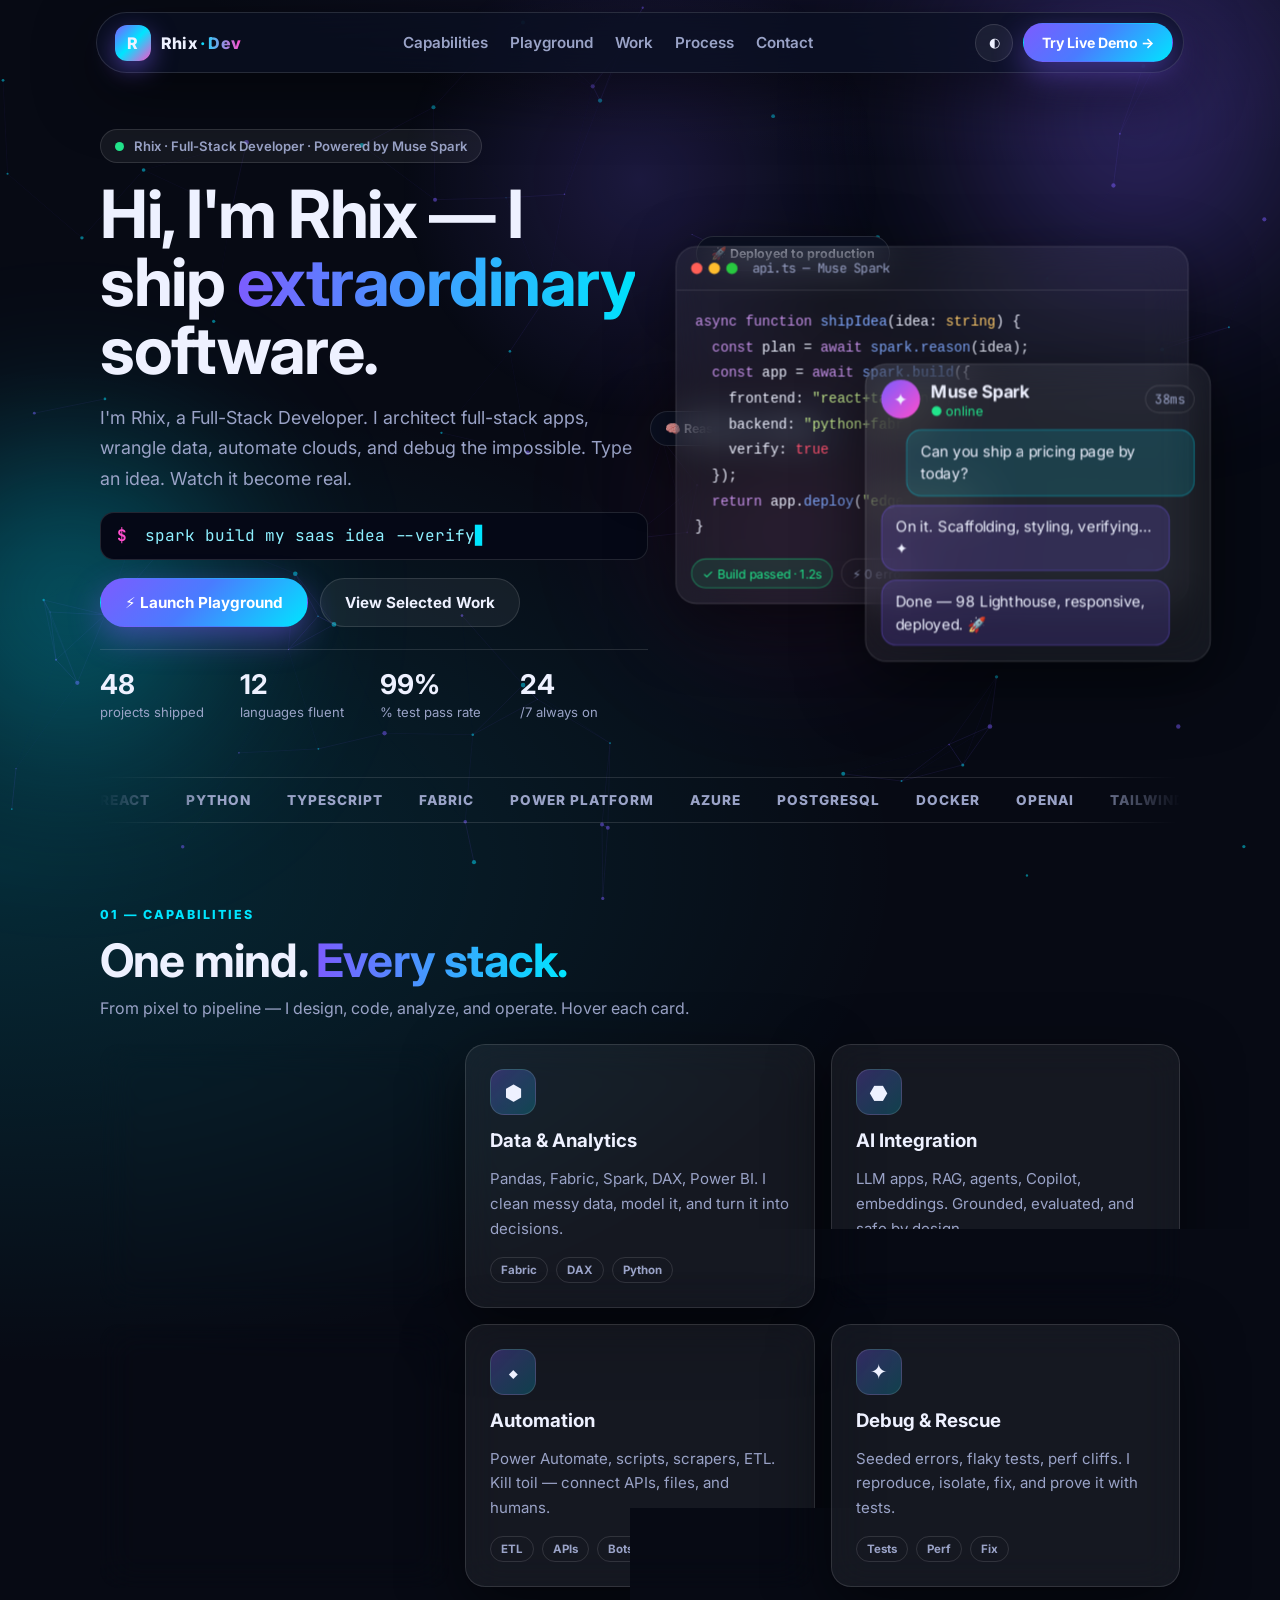
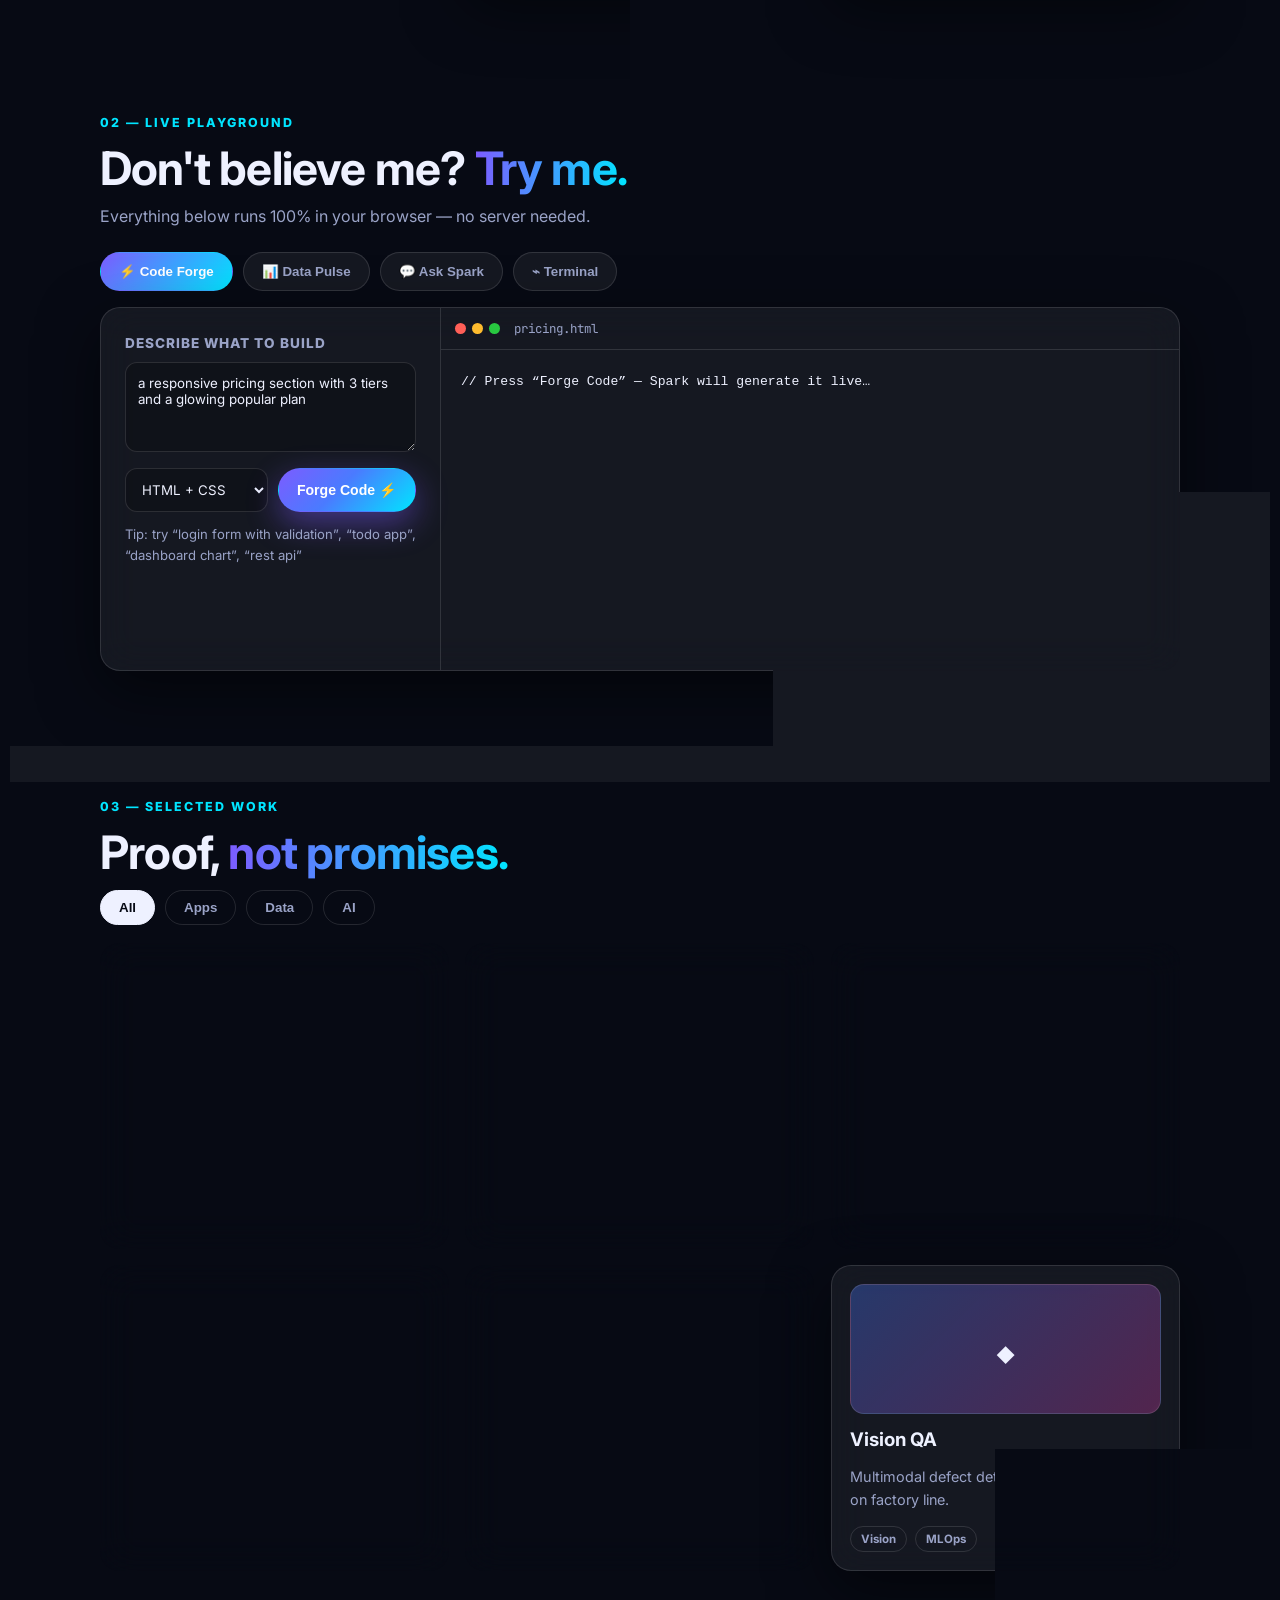
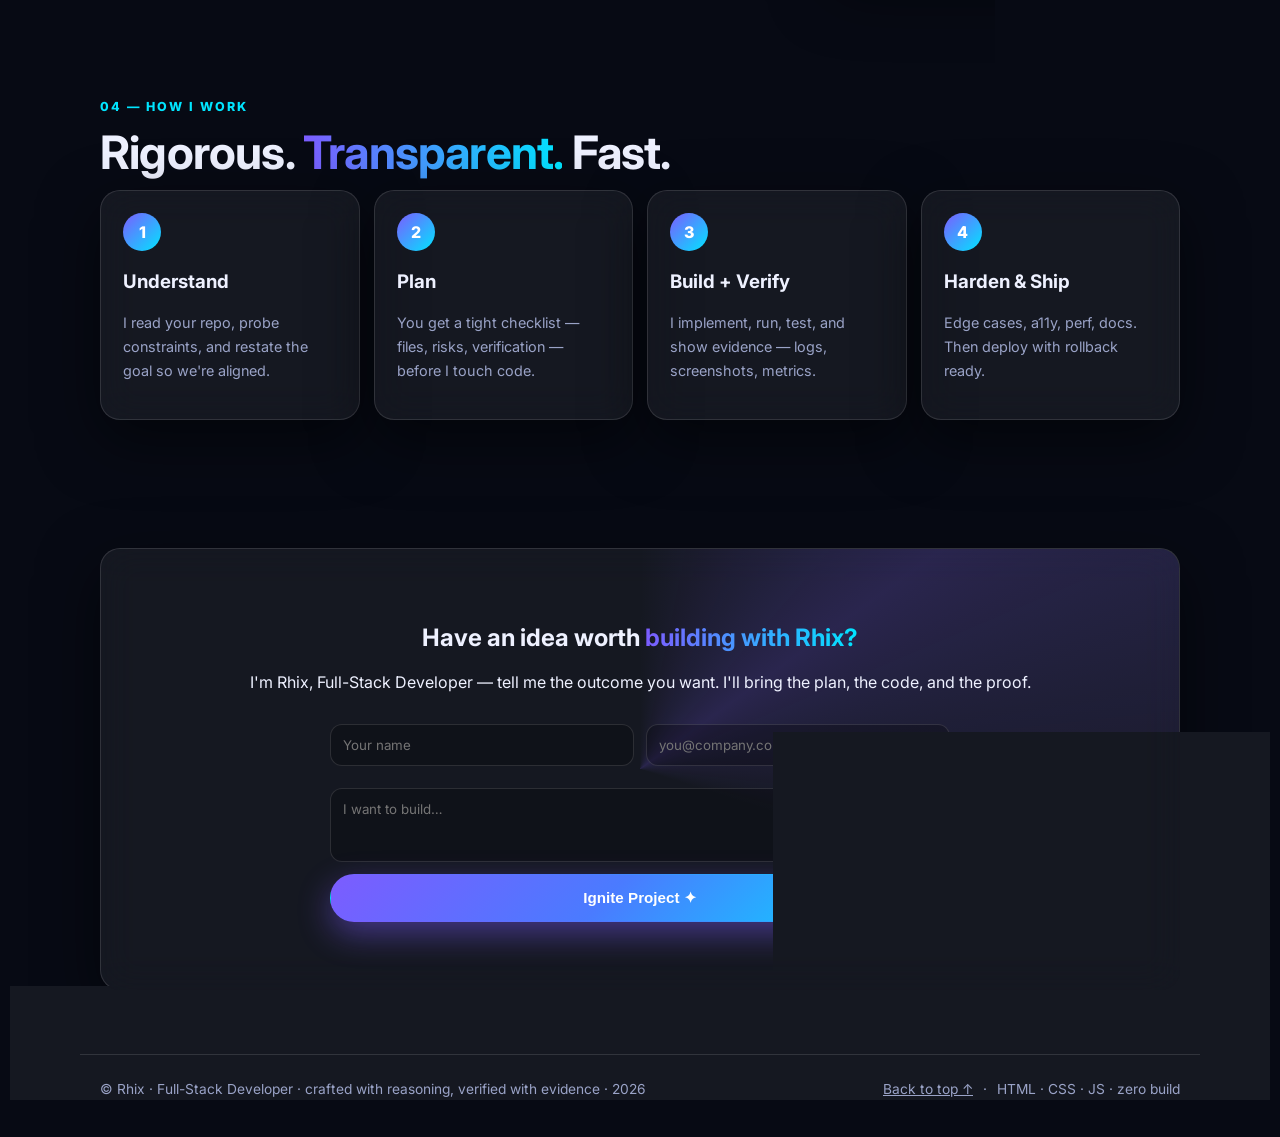
==== commit d20fafcb: "Polish: SEO/OG, 404, robots, sitemap, manifest" ====
--- a/index.html
+++ b/index.html
@@ -5,6 +5,12 @@
 <meta name="viewport" content="width=device-width, initial-scale=1.0" />
 <title>Rhix — Full-Stack Developer</title>
 <meta name="description" content="Rhix: Full-Stack Developer. Ship apps, data pipelines, and intelligent experiences at the speed of thought. Powered by Muse Spark." />
+<meta property="og:title" content="Rhix — Full-Stack Developer" />
+<meta property="og:description" content="Rhix ships extraordinary software: apps, data, AI. Live playground included." />
+<meta property="og:type" content="website" />
+<meta property="og:url" content="https://lordrjay.github.io/rhix-portfolio/" />
+<meta name="theme-color" content="#070a14" />
+<link rel="manifest" href="manifest.webmanifest" />
 <link rel="preconnect" href="https://fonts.googleapis.com">
 <link href="https://fonts.googleapis.com/css2?family=Inter:wght@400;500;600;700;800&family=JetBrains+Mono:wght@400;600&family=Clash+Display:wght@600;700&display=swap" rel="stylesheet">
 <link rel="stylesheet" href="styles.css" />
